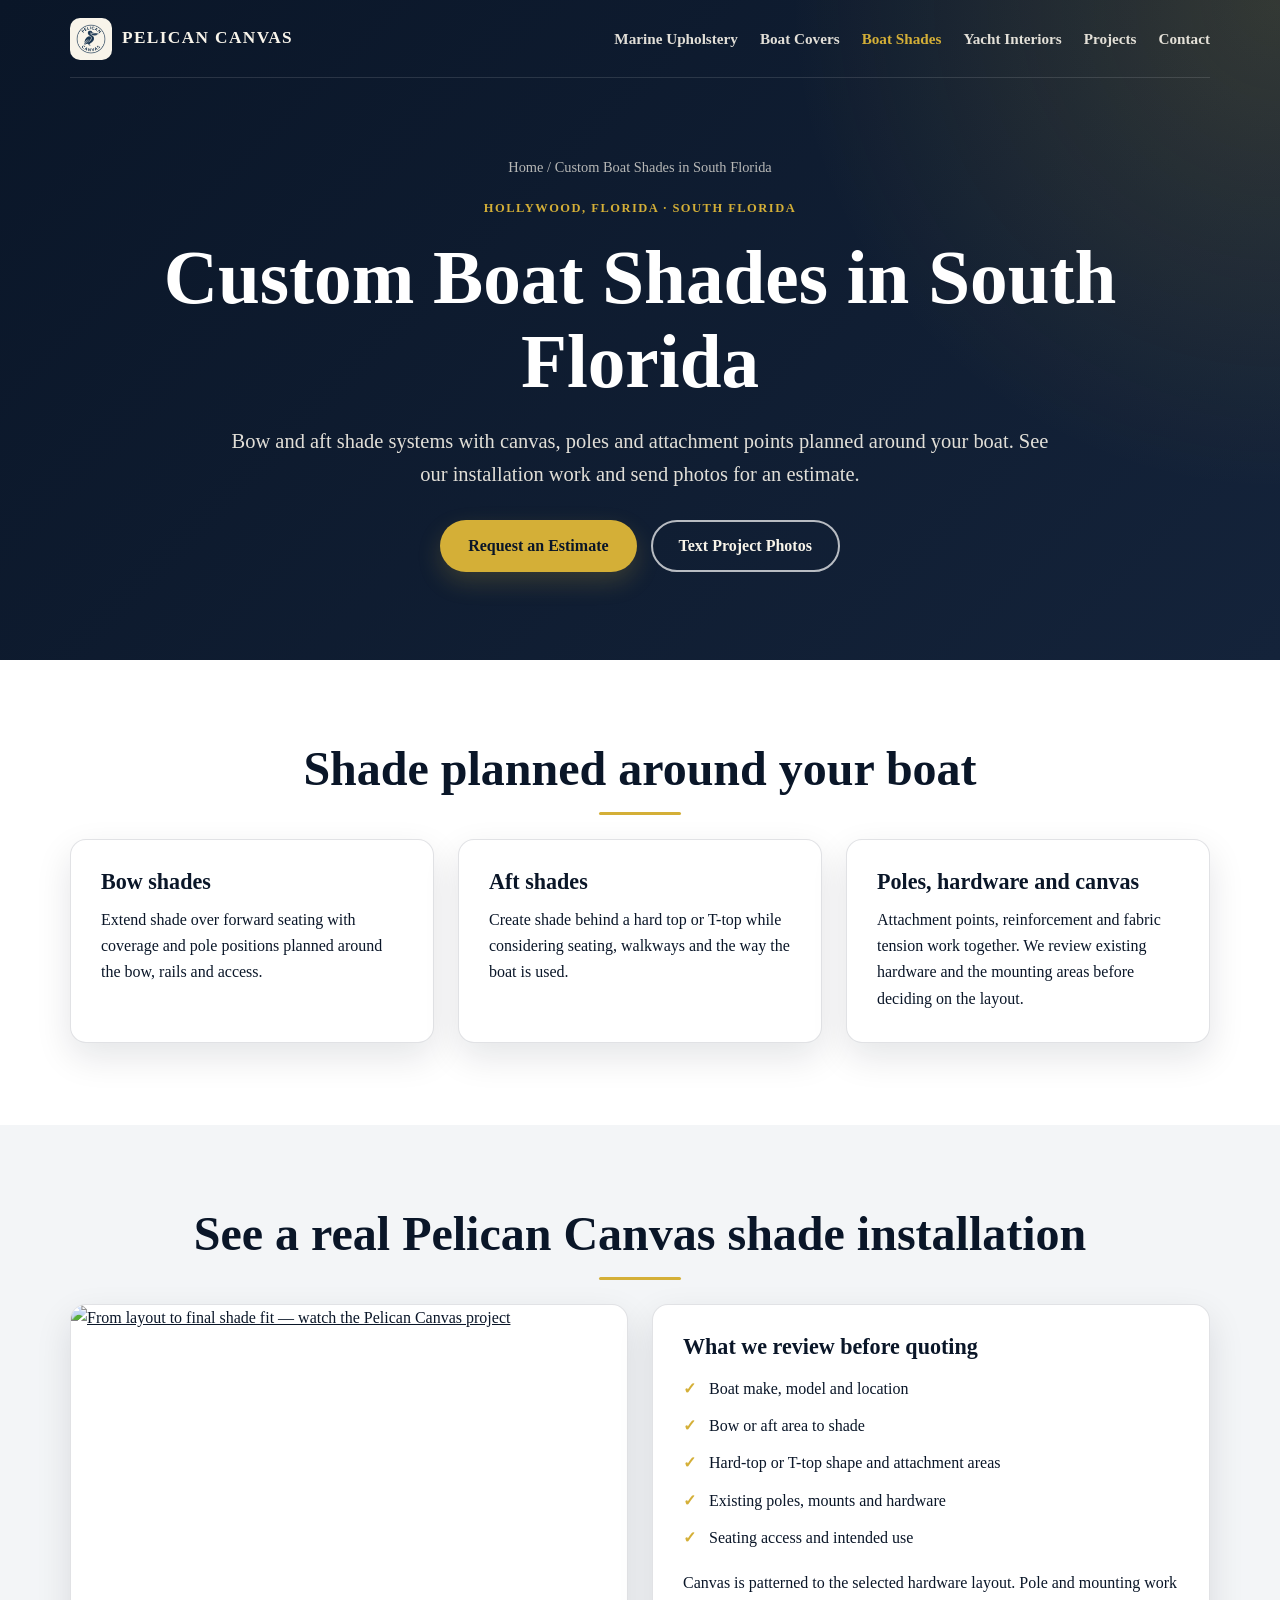
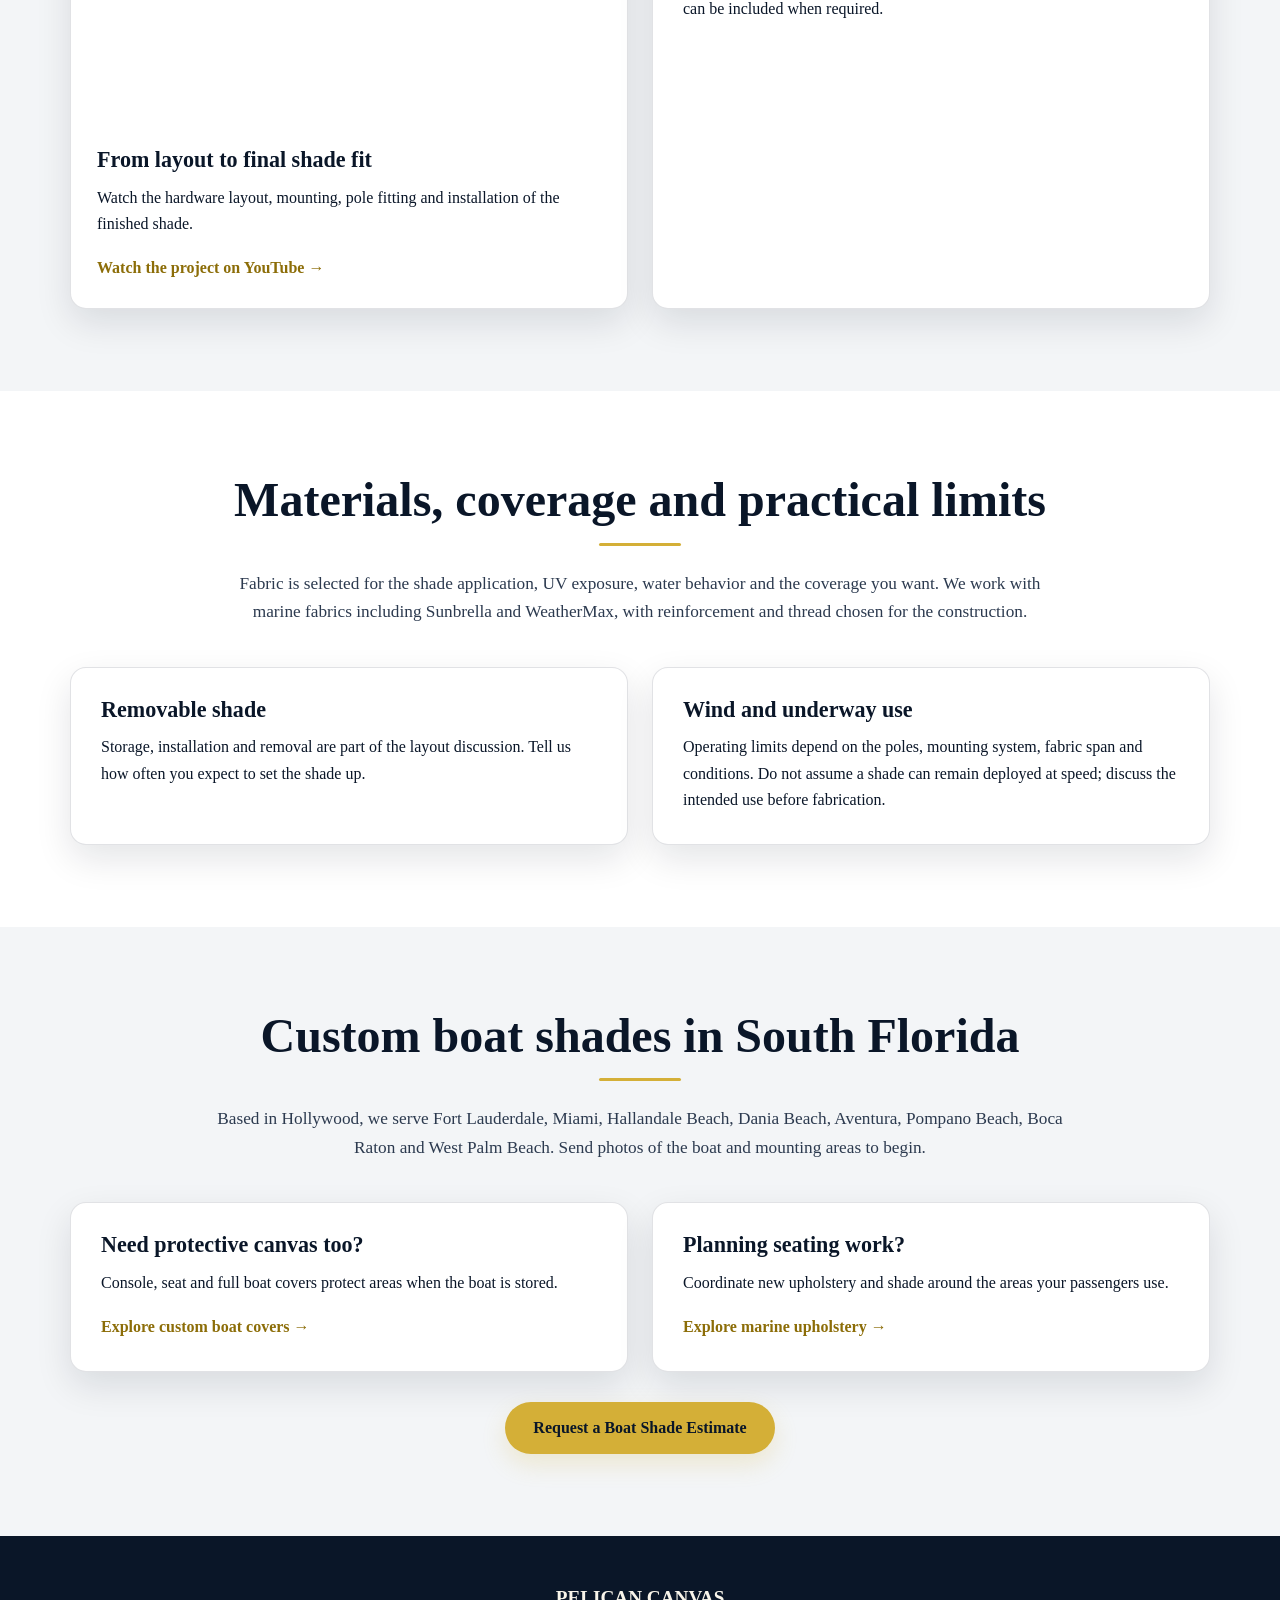
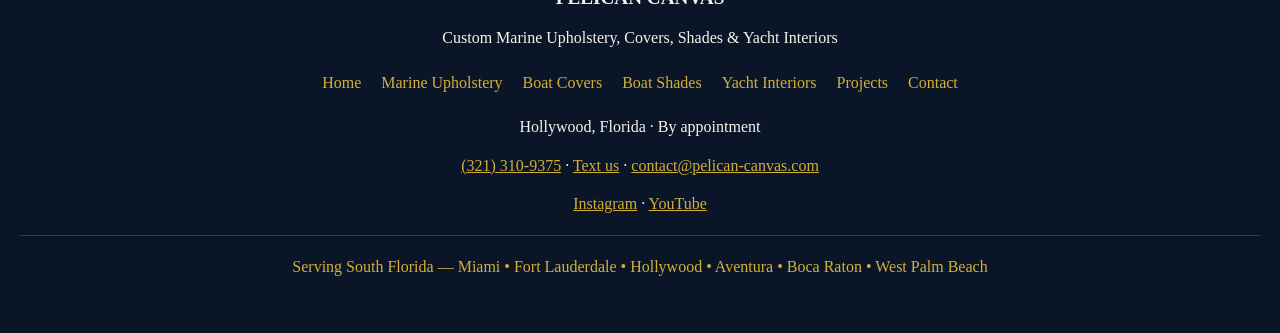
==== boat-shades/index.html @ db61bf1b "Improve marine enquiry flow, service SEO and boat shade visibility" ====
<!DOCTYPE html>
<html lang="en"><head><meta charset="UTF-8"><meta name="viewport" content="width=device-width, initial-scale=1.0">
  <!-- Google Analytics: contact clicks indicate intent, not completed enquiries. -->
  <script async src="https://www.googletagmanager.com/gtag/js?id=G-T6B7YYZK1E"></script>
  <script>
    window.dataLayer = window.dataLayer || [];
    function gtag(){dataLayer.push(arguments);}
    gtag('js', new Date());
    gtag('config', 'G-T6B7YYZK1E');
  </script>
  <script src="/site-contact.js?v=20261007" defer></script>
<title>Custom Boat Shades, South Florida | Pelican Canvas</title><meta name="description" content="Custom bow and aft boat shades in Hollywood, FL. Canvas, poles and hardware planned around your vessel. Serving Fort Lauderdale, Miami and South Florida."><meta name="robots" content="index,follow"><link rel="canonical" href="https://pelican-canvas.com/boat-shades/"><link rel="stylesheet" href="/site-pages.css?v=20261007"><link rel="icon" href="/IMG_9007.png" type="image/png"><meta property="og:type" content="website"><meta property="og:title" content="Custom Boat Shades, South Florida | Pelican Canvas"><meta property="og:description" content="Custom bow and aft boat shades in Hollywood, FL. Canvas, poles and hardware planned around your vessel. Serving Fort Lauderdale, Miami and South Florida."><meta property="og:url" content="https://pelican-canvas.com/boat-shades/"><meta property="og:image" content="https://pelican-canvas.com/IMG_1650.jpeg"><meta name="twitter:card" content="summary_large_image"><script type="application/ld+json">{"@context": "https://schema.org", "@graph": [{"@type": "Service", "name": "Custom Boat Shades in South Florida", "url": "https://pelican-canvas.com/boat-shades/", "description": "Custom bow and aft boat shades in Hollywood, FL. Canvas, poles and hardware planned around your vessel. Serving Fort Lauderdale, Miami and South Florida.", "provider": {"@id": "https://pelican-canvas.com/#business"}}, {"@type": "BreadcrumbList", "itemListElement": [{"@type": "ListItem", "position": 1, "name": "Home", "item": "https://pelican-canvas.com/"}, {"@type": "ListItem", "position": 2, "name": "Custom Boat Shades in South Florida", "item": "https://pelican-canvas.com/boat-shades/"}]}]}</script></head>
<body><a class="skip-link" href="#main-content">Skip to content</a><header class="site-header"><div class="container"><nav class="site-nav" aria-label="Primary navigation"><a class="nav-brand" href="/"><img src="/IMG_9007.png" alt="" width="1000" height="1000"><span>PELICAN CANVAS</span></a><div class="nav-links"><a href="/marine-upholstery/">Marine Upholstery</a><a href="/custom-boat-covers/">Boat Covers</a><a href="/boat-shades/" aria-current="page">Boat Shades</a><a href="/yacht-interiors/">Yacht Interiors</a><a href="/projects/">Projects</a><a href="/contact/">Contact</a></div></nav><div class="page-hero"><div class="breadcrumbs"><a href="/">Home</a> / Custom Boat Shades in South Florida</div><span class="eyebrow">Hollywood, Florida · South Florida</span><h1>Custom Boat Shades in South Florida</h1><p>Bow and aft shade systems with canvas, poles and attachment points planned around your boat. See our installation work and send photos for an estimate.</p><div class="button-row" style="margin-top:28px;"><a class="button button-primary" href="/contact/?service=boat-shades">Request an Estimate</a><a class="button button-secondary" href="sms:+13213109375">Text Project Photos</a></div></div></div></header><main id="main-content"><section class="section"><div class="container"><h2>Shade planned around your boat</h2><div class="divider"></div><div class="grid grid-3"><article class="card"><h3>Bow shades</h3><p>Extend shade over forward seating with coverage and pole positions planned around the bow, rails and access.</p></article><article class="card"><h3>Aft shades</h3><p>Create shade behind a hard top or T-top while considering seating, walkways and the way the boat is used.</p></article><article class="card"><h3>Poles, hardware and canvas</h3><p>Attachment points, reinforcement and fabric tension work together. We review existing hardware and the mounting areas before deciding on the layout.</p></article></div></div></section><section class="section section-alt"><div class="container"><h2>See a real Pelican Canvas shade installation</h2><div class="divider"></div><div class="grid grid-2"><article class="card media-card"><a href="https://www.youtube.com/watch?v=T86sFQ-tF2U" target="_blank" rel="noopener"><img src="https://i.ytimg.com/vi/T86sFQ-tF2U/hqdefault.jpg" width="480" height="360" loading="lazy" decoding="async" alt="From layout to final shade fit — watch the Pelican Canvas project"></a><div class="media-card-body"><h3>From layout to final shade fit</h3><p>Watch the hardware layout, mounting, pole fitting and installation of the finished shade.</p><a class="card-link" href="https://www.youtube.com/watch?v=T86sFQ-tF2U" target="_blank" rel="noopener">Watch the project on YouTube →</a></div></article><article class="card"><h3>What we review before quoting</h3><ul class="check-list"><li>Boat make, model and location</li><li>Bow or aft area to shade</li><li>Hard-top or T-top shape and attachment areas</li><li>Existing poles, mounts and hardware</li><li>Seating access and intended use</li></ul><p style="margin-top:18px;">Canvas is patterned to the selected hardware layout. Pole and mounting work can be included when required.</p></article></div></div></section><section class="section"><div class="container"><h2>Materials, coverage and practical limits</h2><div class="divider"></div><p class="section-intro">Fabric is selected for the shade application, UV exposure, water behavior and the coverage you want. We work with marine fabrics including Sunbrella and WeatherMax, with reinforcement and thread chosen for the construction.</p><div class="grid grid-2"><article class="card"><h3>Removable shade</h3><p>Storage, installation and removal are part of the layout discussion. Tell us how often you expect to set the shade up.</p></article><article class="card"><h3>Wind and underway use</h3><p>Operating limits depend on the poles, mounting system, fabric span and conditions. Do not assume a shade can remain deployed at speed; discuss the intended use before fabrication.</p></article></div></div></section><section class="section section-alt"><div class="container"><h2>Custom boat shades in South Florida</h2><div class="divider"></div><p class="section-intro">Based in Hollywood, we serve Fort Lauderdale, Miami, Hallandale Beach, Dania Beach, Aventura, Pompano Beach, Boca Raton and West Palm Beach. Send photos of the boat and mounting areas to begin.</p><div class="grid grid-2"><article class="card"><h3>Need protective canvas too?</h3><p>Console, seat and full boat covers protect areas when the boat is stored.</p><a class="card-link" href="/custom-boat-covers/">Explore custom boat covers →</a></article><article class="card"><h3>Planning seating work?</h3><p>Coordinate new upholstery and shade around the areas your passengers use.</p><a class="card-link" href="/marine-upholstery/">Explore marine upholstery →</a></article></div><div class="button-row" style="margin-top:30px;"><a class="button button-primary" href="/contact/?service=boat-shades">Request a Boat Shade Estimate</a></div></div></section></main><footer class="site-footer"><p style="font-size:1.2rem;font-weight:700;">PELICAN CANVAS</p><p>Custom Marine Upholstery, Covers, Shades &amp; Yacht Interiors</p><div class="footer-links"><a href="/">Home</a><a href="/marine-upholstery/">Marine Upholstery</a><a href="/custom-boat-covers/">Boat Covers</a><a href="/boat-shades/">Boat Shades</a><a href="/yacht-interiors/">Yacht Interiors</a><a href="/projects/">Projects</a><a href="/contact/">Contact</a></div><p>Hollywood, Florida · By appointment</p><p><a href="tel:+13213109375">(321) 310-9375</a> · <a href="sms:+13213109375">Text us</a> · <a href="mailto:contact@pelican-canvas.com">contact@pelican-canvas.com</a></p><p><a href="https://www.instagram.com/pelican.canvas/" target="_blank" rel="noopener">Instagram</a> · <a href="https://www.youtube.com/channel/UCkVa46DMnXWuH2gKthd9YZg" target="_blank" rel="noopener">YouTube</a></p><div class="service-line">Serving South Florida — Miami • Fort Lauderdale • Hollywood • Aventura • Boca Raton • West Palm Beach</div></footer><nav class="mobile-contact" aria-label="Quick contact"><a href="tel:+13213109375">Call</a><a href="sms:+13213109375">Text Photos</a><a href="/contact/">Request Estimate</a></nav></body></html>
---- site-pages.css ----
:root {
  --navy: #0a1628;
  --navy-2: #14233a;
  --gold: #d4af37;
  --cream: #f8f4ea;
  --white: #ffffff;
  --light: #f3f5f7;
  --muted: #667085;
  --border: rgba(10, 22, 40, 0.12);
  --shadow: 0 14px 36px rgba(10, 22, 40, 0.11);
  --radius: 16px;
  --max: 1180px;
}

* {
  box-sizing: border-box;
  margin: 0;
  padding: 0;
}

html {
  scroll-behavior: smooth;
}

body {
  background: var(--white);
  color: var(--navy);
  font-family: Georgia, "Times New Roman", serif;
  line-height: 1.65;
}

img {
  display: block;
  height: auto;
  max-width: 100%;
}

a {
  color: inherit;
}

.container {
  margin: 0 auto;
  max-width: var(--max);
  padding: 0 20px;
}

.site-header {
  background:
    radial-gradient(circle at top right, rgba(212, 175, 55, 0.18), transparent 34%),
    linear-gradient(135deg, var(--navy), var(--navy-2));
  color: var(--cream);
}

.site-nav {
  align-items: center;
  border-bottom: 1px solid rgba(255, 255, 255, 0.12);
  display: flex;
  gap: 28px;
  justify-content: space-between;
  min-height: 78px;
}

.nav-brand {
  align-items: center;
  display: inline-flex;
  font-size: 1.08rem;
  font-weight: 700;
  gap: 10px;
  letter-spacing: 0.08em;
  text-decoration: none;
}

.nav-brand img {
  background: var(--cream);
  border-radius: 10px;
  height: 42px;
  padding: 5px;
  width: 42px;
}

.nav-links {
  align-items: center;
  display: flex;
  flex-wrap: wrap;
  gap: 22px;
}

.nav-links a {
  color: rgba(248, 244, 234, 0.9);
  font-size: 0.95rem;
  font-weight: 700;
  text-decoration: none;
}

.nav-links a:hover,
.nav-links a[aria-current="page"] {
  color: var(--gold);
}

.page-hero {
  padding: 78px 0 88px;
  text-align: center;
}

.eyebrow {
  color: var(--gold);
  display: inline-block;
  font-size: 0.78rem;
  font-weight: 700;
  letter-spacing: 0.12em;
  text-transform: uppercase;
}

h1,
h2,
h3 {
  color: var(--navy);
  line-height: 1.12;
}

.page-hero h1 {
  color: var(--white);
  font-size: clamp(2.6rem, 6vw, 4.7rem);
  margin: 16px auto 20px;
  max-width: 980px;
}

.page-hero p {
  color: rgba(248, 244, 234, 0.9);
  font-size: clamp(1.08rem, 2vw, 1.28rem);
  margin: 0 auto;
  max-width: 820px;
}

.breadcrumbs {
  color: rgba(248, 244, 234, 0.72);
  font-size: 0.9rem;
  margin-bottom: 14px;
}

.breadcrumbs a {
  text-decoration: none;
}

.breadcrumbs a:hover {
  color: var(--gold);
}

.section {
  padding: 82px 0;
}

.section-alt {
  background: var(--light);
}

.section h2 {
  font-size: clamp(2rem, 4vw, 3rem);
  margin-bottom: 16px;
  text-align: center;
}

.section-intro {
  color: #2c3a4f;
  font-size: 1.08rem;
  margin: 0 auto 40px;
  max-width: 850px;
  text-align: center;
}

.divider {
  background: var(--gold);
  border-radius: 999px;
  height: 3px;
  margin: 0 auto 24px;
  width: 82px;
}

.grid {
  display: grid;
  gap: 24px;
}

.grid-2 {
  grid-template-columns: repeat(2, minmax(0, 1fr));
}

.grid-3 {
  grid-template-columns: repeat(3, minmax(0, 1fr));
}

.card {
  background: var(--white);
  border: 1px solid var(--border);
  border-radius: var(--radius);
  box-shadow: var(--shadow);
  padding: 30px;
}

.card h3 {
  font-size: 1.38rem;
  margin-bottom: 12px;
}

.card p + p {
  margin-top: 14px;
}

.check-list {
  display: grid;
  gap: 11px;
  list-style: none;
  margin-top: 16px;
}

.check-list li {
  padding-left: 26px;
  position: relative;
}

.check-list li::before {
  color: var(--gold);
  content: "✓";
  font-weight: 700;
  left: 0;
  position: absolute;
}

.media-card {
  overflow: hidden;
  padding: 0;
}

.media-card img {
  aspect-ratio: 4 / 3;
  object-fit: cover;
  width: 100%;
}

.media-card-body {
  padding: 26px;
}

.card-link {
  color: #8c6d08;
  display: inline-block;
  font-weight: 700;
  margin-top: 18px;
  text-decoration: none;
}

.card-link:hover {
  text-decoration: underline;
}

.feature-photo {
  border-radius: var(--radius);
  box-shadow: var(--shadow);
  max-height: 680px;
  object-fit: cover;
  width: 100%;
}

.content-split {
  align-items: center;
  display: grid;
  gap: 42px;
  grid-template-columns: 1.05fr 0.95fr;
}

.content-copy h2 {
  margin-bottom: 18px;
  text-align: left;
}

.content-copy p + p {
  margin-top: 14px;
}

.material-band {
  background: linear-gradient(135deg, var(--navy), var(--navy-2));
  border-radius: 20px;
  color: var(--cream);
  padding: 42px;
}

.material-band h2,
.material-band h3 {
  color: var(--white);
  text-align: left;
}

.material-band .check-list li::before {
  color: var(--gold);
}

.steps {
  counter-reset: step;
}

.step {
  min-height: 100%;
}

.step-number {
  align-items: center;
  background: var(--gold);
  border-radius: 50%;
  color: var(--navy);
  display: inline-flex;
  font-size: 1.25rem;
  font-weight: 700;
  height: 52px;
  justify-content: center;
  margin-bottom: 16px;
  width: 52px;
}

.cta {
  background: linear-gradient(135deg, var(--navy), var(--navy-2));
  border-radius: 20px;
  box-shadow: var(--shadow);
  color: var(--cream);
  padding: 54px 30px;
  text-align: center;
}

.cta h2 {
  color: var(--white);
}

.cta p {
  color: rgba(248, 244, 234, 0.88);
  margin: 0 auto 24px;
  max-width: 760px;
}

.button-row {
  display: flex;
  flex-wrap: wrap;
  gap: 14px;
  justify-content: center;
}

.button {
  align-items: center;
  border: 2px solid transparent;
  border-radius: 999px;
  display: inline-flex;
  font-weight: 700;
  justify-content: center;
  min-height: 52px;
  padding: 0 26px;
  text-decoration: none;
  transition: transform 0.2s ease, box-shadow 0.2s ease;
}

.button:hover {
  transform: translateY(-2px);
}

.button-primary {
  background: var(--gold);
  color: var(--navy);
  box-shadow: 0 10px 24px rgba(212, 175, 55, 0.2);
}

.button-secondary {
  border-color: rgba(255, 255, 255, 0.7);
  color: var(--cream);
}

.faq-list {
  display: grid;
  gap: 18px;
}

.faq-item {
  border-bottom: 1px solid var(--border);
  padding-bottom: 18px;
}

.faq-item:last-child {
  border-bottom: 0;
  padding-bottom: 0;
}

.faq-item h3 {
  font-size: 1.18rem;
  margin-bottom: 6px;
}

.site-footer {
  background: var(--navy);
  color: var(--cream);
  padding: 46px 20px 52px;
  text-align: center;
}

.footer-links {
  display: flex;
  flex-wrap: wrap;
  gap: 10px 20px;
  justify-content: center;
  margin: 18px 0;
}

.footer-links a {
  color: var(--gold);
  text-decoration: none;
}

.footer-links a:hover {
  text-decoration: underline;
}

.service-line {
  border-top: 1px solid rgba(212, 175, 55, 0.25);
  color: var(--gold);
  margin-top: 18px;
  padding-top: 18px;
}

@media (max-width: 900px) {
  .content-split,
  .grid-2,
  .grid-3 {
    grid-template-columns: 1fr;
  }

  .site-nav {
    align-items: flex-start;
    flex-direction: column;
    gap: 14px;
    padding: 16px 0;
  }

  .nav-links {
    gap: 10px 18px;
  }
}

@media (max-width: 640px) {
  .container {
    padding: 0 16px;
  }

  .page-hero {
    padding: 60px 0 68px;
  }

  .section {
    padding: 64px 0;
  }

  .card,
  .material-band {
    padding: 24px;
  }

  .button-row {
    flex-direction: column;
  }

  .button {
    width: 100%;
  }
}

.skip-link { position: absolute; left: 16px; top: -80px; z-index: 10; padding: 12px 18px; background: var(--cream); color: var(--navy); }
.skip-link:focus { top: 12px; }
a:focus-visible, button:focus-visible, input:focus-visible, select:focus-visible, textarea:focus-visible { outline: 3px solid #84630b; outline-offset: 4px; }
.site-header a:focus-visible, .home-header a:focus-visible, .site-footer a:focus-visible { outline-color: var(--gold); }
.review { margin: 0; }
.review blockquote { color: var(--navy); font-size: 1.04rem; line-height: 1.55; }
.review figcaption { color: #40516a; font-size: .85rem; margin-top: 14px; }
.review-source { margin-top: 22px; text-align: center; }
.review-source a { color: #745705; font-weight: 700; }
.button-outline { border-color: var(--navy); color: var(--navy); background: transparent; }
button.button { font: inherit; font-weight: 700; cursor: pointer; }
.contact-options { display: flex; flex-wrap: wrap; gap: 12px; margin-top: 22px; }
.request-form { max-width: 860px; margin: 0 auto; }
.form-grid { display: grid; grid-template-columns: repeat(2, minmax(0, 1fr)); gap: 22px; }
.form-grid label { display: block; font-weight: 700; color: var(--navy); }
.form-grid input, .form-grid select, .form-grid textarea { display: block; width: 100%; min-height: 48px; border: 1px solid #7a8697; border-radius: 8px; background: white; color: var(--navy); padding: 12px; margin-top: 8px; font: inherit; font-weight: 400; }
.form-grid textarea { resize: vertical; }
.form-wide { grid-column: 1 / -1; }
.form-note { margin-top: 18px; color: #40516a; font-size: .92rem; }
.mobile-contact { display: none; }
.site-footer p + p { margin-top: 12px; }
.site-footer p a { color: var(--gold); }
@media (max-width: 640px) {
  body { padding-bottom: calc(64px + env(safe-area-inset-bottom)); }
  .form-grid { grid-template-columns: 1fr; }
  .contact-options .button { width: 100%; }
  .mobile-contact { display: grid; grid-template-columns: 1fr 1fr 1.5fr; position: fixed; bottom: 0; left: 0; width: 100%; padding: 8px 10px calc(8px + env(safe-area-inset-bottom)); gap: 8px; z-index: 20; background: var(--navy); box-shadow: 0 -3px 18px rgba(0,0,0,.18); }
  .mobile-contact a { display: flex; align-items: center; justify-content: center; min-height: 48px; border: 1px solid var(--gold); border-radius: 8px; color: var(--cream); text-decoration: none; font-weight: 700; font-size: .82rem; }
  .mobile-contact a:last-child { color: var(--navy); background: var(--gold); }
}
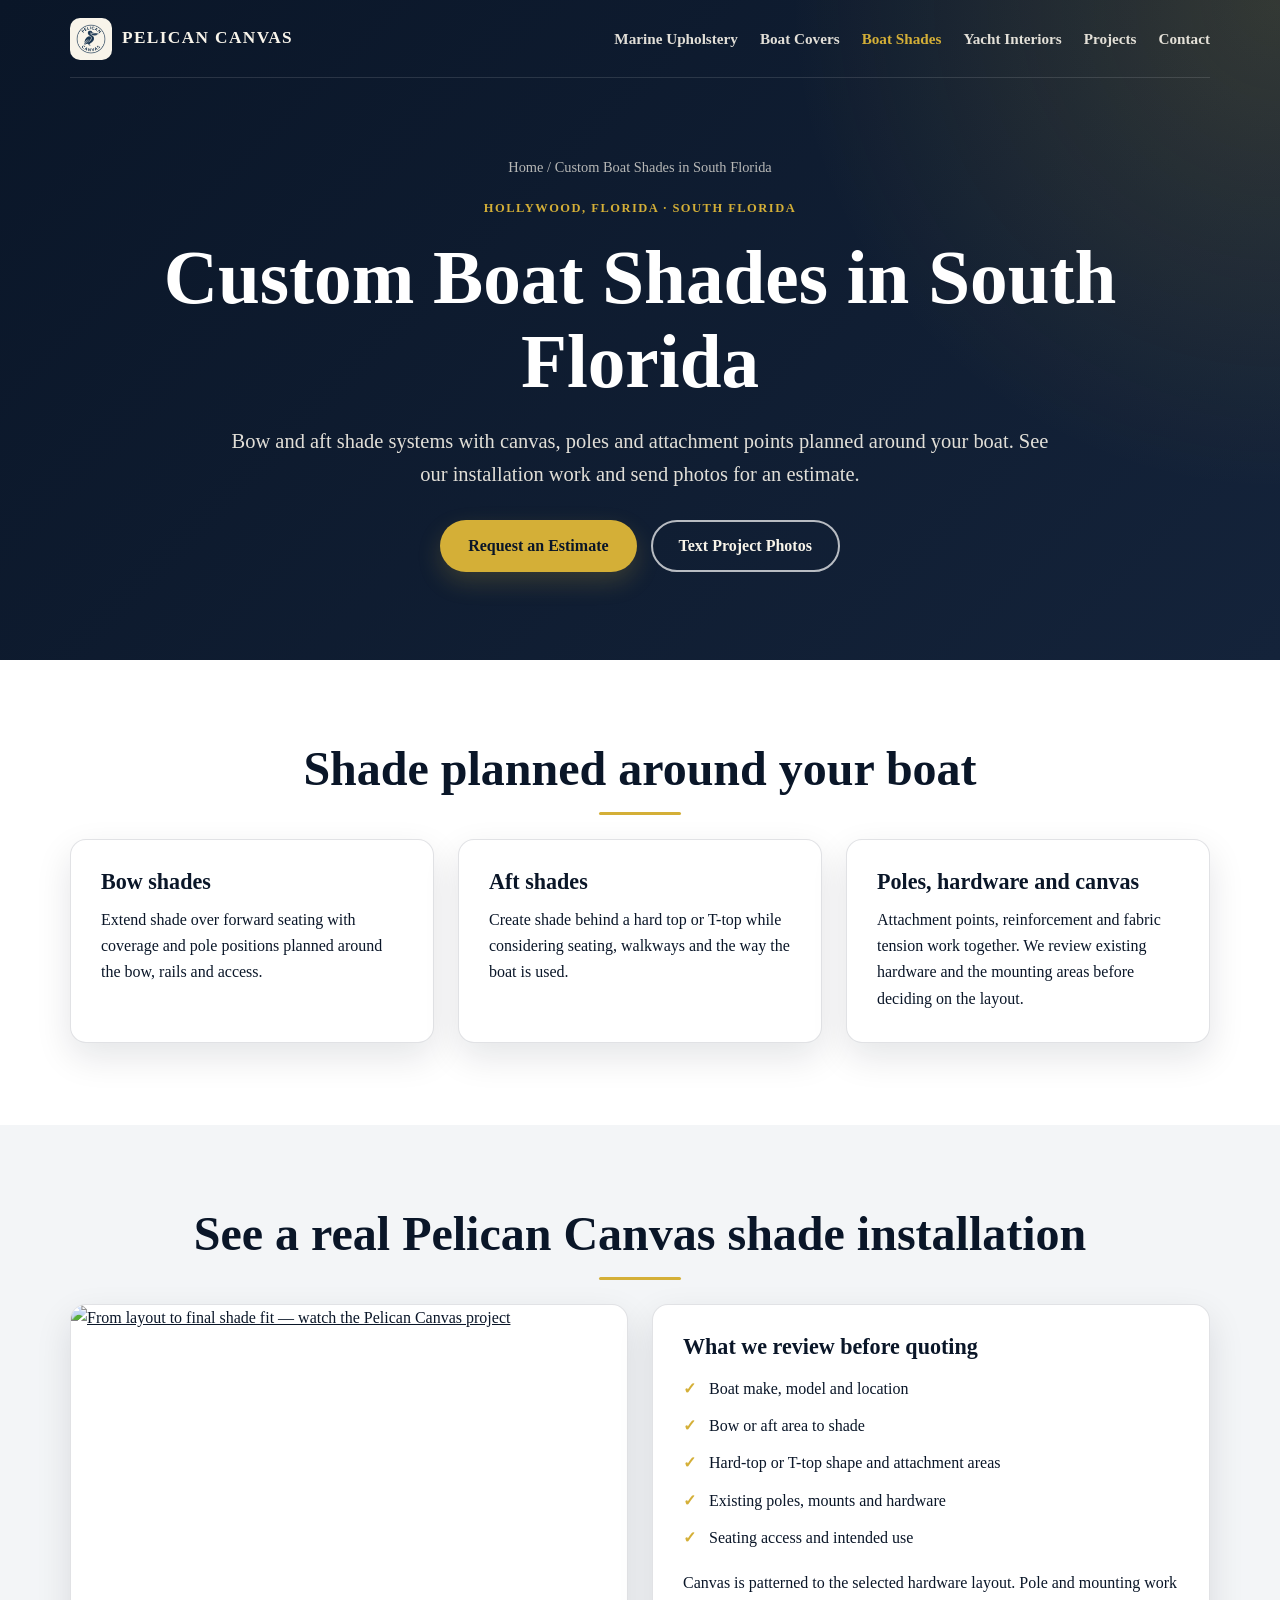
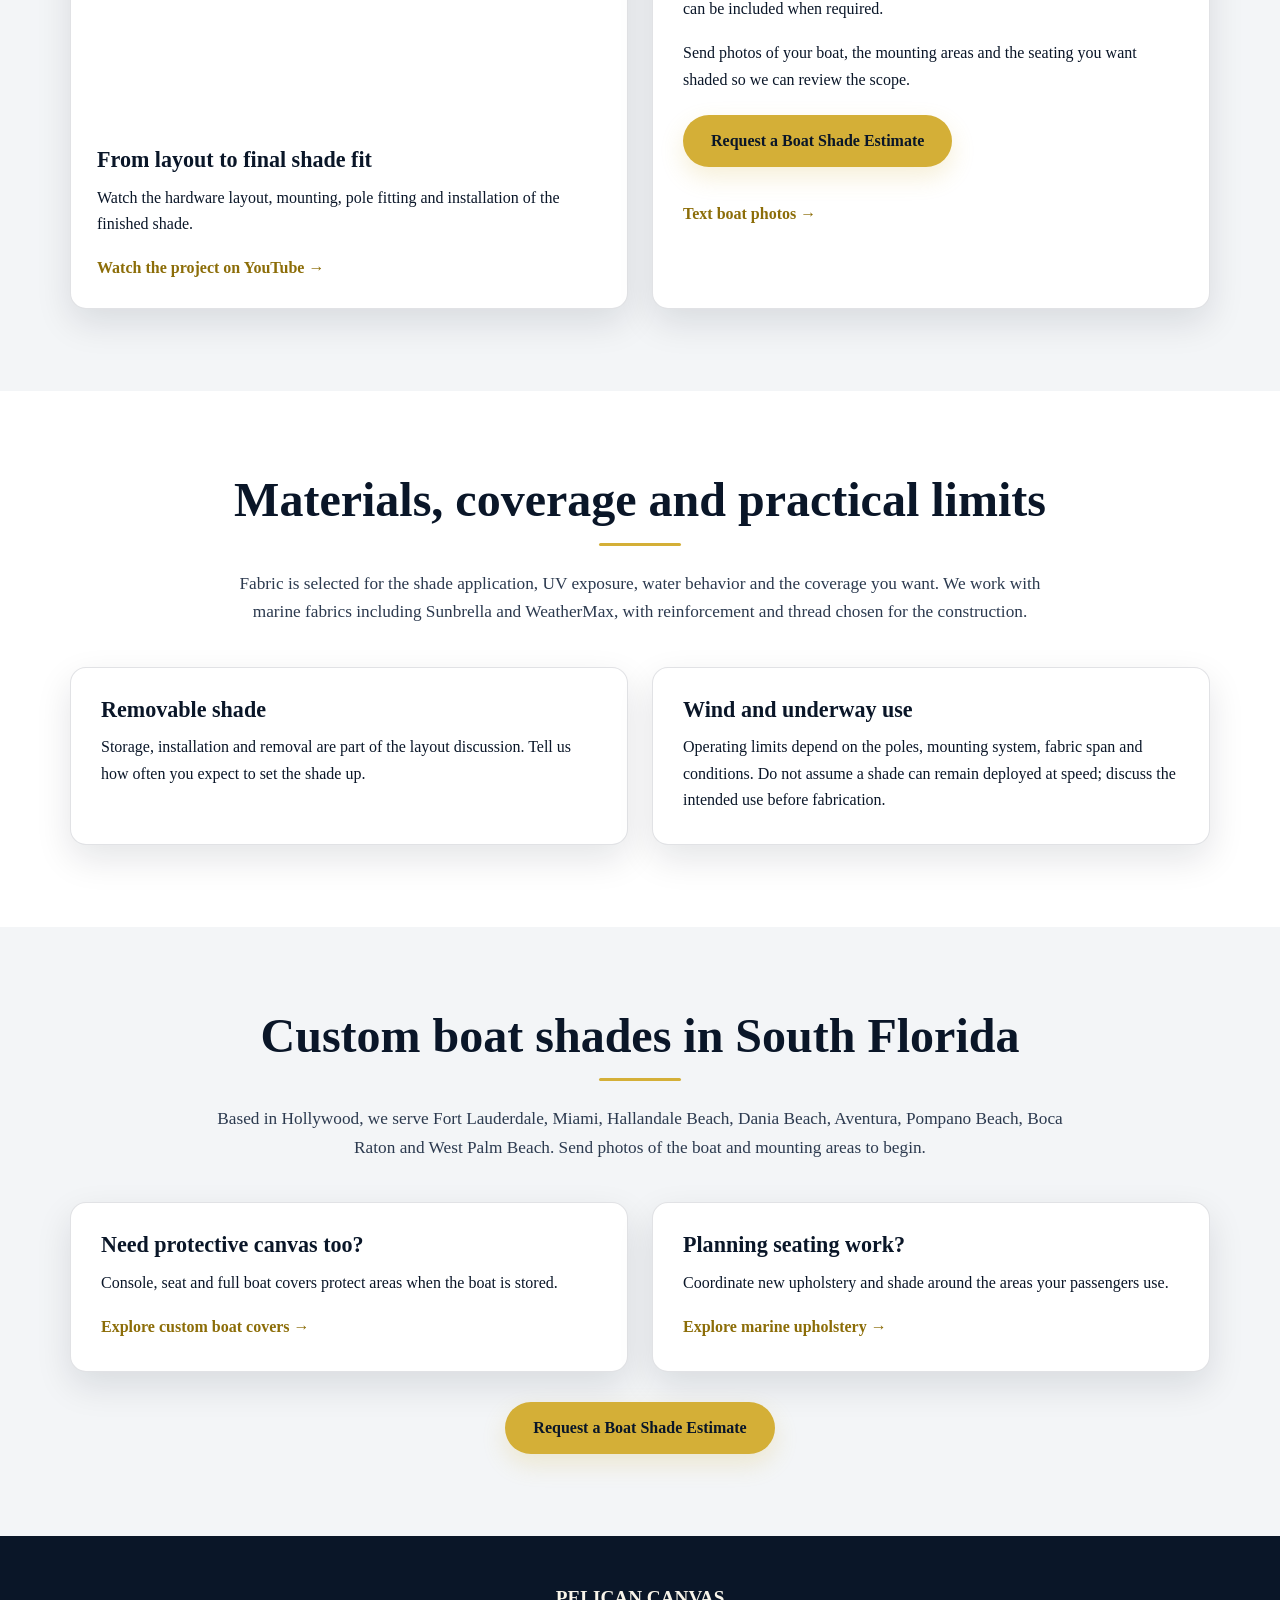
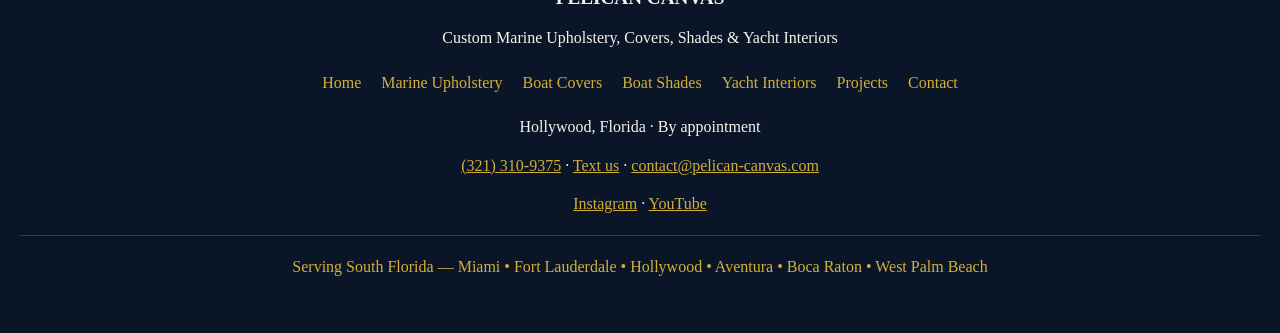
==== commit 21951615: "Add shade estimate and photo enquiry links beside installation proof" ====
--- a/boat-shades/index.html
+++ b/boat-shades/index.html
@@ -10,4 +10,4 @@
   </script>
   <script src="/site-contact.js?v=20261007" defer></script>
 <title>Custom Boat Shades, South Florida | Pelican Canvas</title><meta name="description" content="Custom bow and aft boat shades in Hollywood, FL. Canvas, poles and hardware planned around your vessel. Serving Fort Lauderdale, Miami and South Florida."><meta name="robots" content="index,follow"><link rel="canonical" href="https://pelican-canvas.com/boat-shades/"><link rel="stylesheet" href="/site-pages.css?v=20261007"><link rel="icon" href="/IMG_9007.png" type="image/png"><meta property="og:type" content="website"><meta property="og:title" content="Custom Boat Shades, South Florida | Pelican Canvas"><meta property="og:description" content="Custom bow and aft boat shades in Hollywood, FL. Canvas, poles and hardware planned around your vessel. Serving Fort Lauderdale, Miami and South Florida."><meta property="og:url" content="https://pelican-canvas.com/boat-shades/"><meta property="og:image" content="https://pelican-canvas.com/IMG_1650.jpeg"><meta name="twitter:card" content="summary_large_image"><script type="application/ld+json">{"@context": "https://schema.org", "@graph": [{"@type": "Service", "name": "Custom Boat Shades in South Florida", "url": "https://pelican-canvas.com/boat-shades/", "description": "Custom bow and aft boat shades in Hollywood, FL. Canvas, poles and hardware planned around your vessel. Serving Fort Lauderdale, Miami and South Florida.", "provider": {"@id": "https://pelican-canvas.com/#business"}}, {"@type": "BreadcrumbList", "itemListElement": [{"@type": "ListItem", "position": 1, "name": "Home", "item": "https://pelican-canvas.com/"}, {"@type": "ListItem", "position": 2, "name": "Custom Boat Shades in South Florida", "item": "https://pelican-canvas.com/boat-shades/"}]}]}</script></head>
-<body><a class="skip-link" href="#main-content">Skip to content</a><header class="site-header"><div class="container"><nav class="site-nav" aria-label="Primary navigation"><a class="nav-brand" href="/"><img src="/IMG_9007.png" alt="" width="1000" height="1000"><span>PELICAN CANVAS</span></a><div class="nav-links"><a href="/marine-upholstery/">Marine Upholstery</a><a href="/custom-boat-covers/">Boat Covers</a><a href="/boat-shades/" aria-current="page">Boat Shades</a><a href="/yacht-interiors/">Yacht Interiors</a><a href="/projects/">Projects</a><a href="/contact/">Contact</a></div></nav><div class="page-hero"><div class="breadcrumbs"><a href="/">Home</a> / Custom Boat Shades in South Florida</div><span class="eyebrow">Hollywood, Florida · South Florida</span><h1>Custom Boat Shades in South Florida</h1><p>Bow and aft shade systems with canvas, poles and attachment points planned around your boat. See our installation work and send photos for an estimate.</p><div class="button-row" style="margin-top:28px;"><a class="button button-primary" href="/contact/?service=boat-shades">Request an Estimate</a><a class="button button-secondary" href="sms:+13213109375">Text Project Photos</a></div></div></div></header><main id="main-content"><section class="section"><div class="container"><h2>Shade planned around your boat</h2><div class="divider"></div><div class="grid grid-3"><article class="card"><h3>Bow shades</h3><p>Extend shade over forward seating with coverage and pole positions planned around the bow, rails and access.</p></article><article class="card"><h3>Aft shades</h3><p>Create shade behind a hard top or T-top while considering seating, walkways and the way the boat is used.</p></article><article class="card"><h3>Poles, hardware and canvas</h3><p>Attachment points, reinforcement and fabric tension work together. We review existing hardware and the mounting areas before deciding on the layout.</p></article></div></div></section><section class="section section-alt"><div class="container"><h2>See a real Pelican Canvas shade installation</h2><div class="divider"></div><div class="grid grid-2"><article class="card media-card"><a href="https://www.youtube.com/watch?v=T86sFQ-tF2U" target="_blank" rel="noopener"><img src="https://i.ytimg.com/vi/T86sFQ-tF2U/hqdefault.jpg" width="480" height="360" loading="lazy" decoding="async" alt="From layout to final shade fit — watch the Pelican Canvas project"></a><div class="media-card-body"><h3>From layout to final shade fit</h3><p>Watch the hardware layout, mounting, pole fitting and installation of the finished shade.</p><a class="card-link" href="https://www.youtube.com/watch?v=T86sFQ-tF2U" target="_blank" rel="noopener">Watch the project on YouTube →</a></div></article><article class="card"><h3>What we review before quoting</h3><ul class="check-list"><li>Boat make, model and location</li><li>Bow or aft area to shade</li><li>Hard-top or T-top shape and attachment areas</li><li>Existing poles, mounts and hardware</li><li>Seating access and intended use</li></ul><p style="margin-top:18px;">Canvas is patterned to the selected hardware layout. Pole and mounting work can be included when required.</p></article></div></div></section><section class="section"><div class="container"><h2>Materials, coverage and practical limits</h2><div class="divider"></div><p class="section-intro">Fabric is selected for the shade application, UV exposure, water behavior and the coverage you want. We work with marine fabrics including Sunbrella and WeatherMax, with reinforcement and thread chosen for the construction.</p><div class="grid grid-2"><article class="card"><h3>Removable shade</h3><p>Storage, installation and removal are part of the layout discussion. Tell us how often you expect to set the shade up.</p></article><article class="card"><h3>Wind and underway use</h3><p>Operating limits depend on the poles, mounting system, fabric span and conditions. Do not assume a shade can remain deployed at speed; discuss the intended use before fabrication.</p></article></div></div></section><section class="section section-alt"><div class="container"><h2>Custom boat shades in South Florida</h2><div class="divider"></div><p class="section-intro">Based in Hollywood, we serve Fort Lauderdale, Miami, Hallandale Beach, Dania Beach, Aventura, Pompano Beach, Boca Raton and West Palm Beach. Send photos of the boat and mounting areas to begin.</p><div class="grid grid-2"><article class="card"><h3>Need protective canvas too?</h3><p>Console, seat and full boat covers protect areas when the boat is stored.</p><a class="card-link" href="/custom-boat-covers/">Explore custom boat covers →</a></article><article class="card"><h3>Planning seating work?</h3><p>Coordinate new upholstery and shade around the areas your passengers use.</p><a class="card-link" href="/marine-upholstery/">Explore marine upholstery →</a></article></div><div class="button-row" style="margin-top:30px;"><a class="button button-primary" href="/contact/?service=boat-shades">Request a Boat Shade Estimate</a></div></div></section></main><footer class="site-footer"><p style="font-size:1.2rem;font-weight:700;">PELICAN CANVAS</p><p>Custom Marine Upholstery, Covers, Shades &amp; Yacht Interiors</p><div class="footer-links"><a href="/">Home</a><a href="/marine-upholstery/">Marine Upholstery</a><a href="/custom-boat-covers/">Boat Covers</a><a href="/boat-shades/">Boat Shades</a><a href="/yacht-interiors/">Yacht Interiors</a><a href="/projects/">Projects</a><a href="/contact/">Contact</a></div><p>Hollywood, Florida · By appointment</p><p><a href="tel:+13213109375">(321) 310-9375</a> · <a href="sms:+13213109375">Text us</a> · <a href="mailto:contact@pelican-canvas.com">contact@pelican-canvas.com</a></p><p><a href="https://www.instagram.com/pelican.canvas/" target="_blank" rel="noopener">Instagram</a> · <a href="https://www.youtube.com/channel/UCkVa46DMnXWuH2gKthd9YZg" target="_blank" rel="noopener">YouTube</a></p><div class="service-line">Serving South Florida — Miami • Fort Lauderdale • Hollywood • Aventura • Boca Raton • West Palm Beach</div></footer><nav class="mobile-contact" aria-label="Quick contact"><a href="tel:+13213109375">Call</a><a href="sms:+13213109375">Text Photos</a><a href="/contact/">Request Estimate</a></nav></body></html>+<body><a class="skip-link" href="#main-content">Skip to content</a><header class="site-header"><div class="container"><nav class="site-nav" aria-label="Primary navigation"><a class="nav-brand" href="/"><img src="/IMG_9007.png" alt="" width="1000" height="1000"><span>PELICAN CANVAS</span></a><div class="nav-links"><a href="/marine-upholstery/">Marine Upholstery</a><a href="/custom-boat-covers/">Boat Covers</a><a href="/boat-shades/" aria-current="page">Boat Shades</a><a href="/yacht-interiors/">Yacht Interiors</a><a href="/projects/">Projects</a><a href="/contact/">Contact</a></div></nav><div class="page-hero"><div class="breadcrumbs"><a href="/">Home</a> / Custom Boat Shades in South Florida</div><span class="eyebrow">Hollywood, Florida · South Florida</span><h1>Custom Boat Shades in South Florida</h1><p>Bow and aft shade systems with canvas, poles and attachment points planned around your boat. See our installation work and send photos for an estimate.</p><div class="button-row" style="margin-top:28px;"><a class="button button-primary" href="/contact/?service=boat-shades">Request an Estimate</a><a class="button button-secondary" href="sms:+13213109375">Text Project Photos</a></div></div></div></header><main id="main-content"><section class="section"><div class="container"><h2>Shade planned around your boat</h2><div class="divider"></div><div class="grid grid-3"><article class="card"><h3>Bow shades</h3><p>Extend shade over forward seating with coverage and pole positions planned around the bow, rails and access.</p></article><article class="card"><h3>Aft shades</h3><p>Create shade behind a hard top or T-top while considering seating, walkways and the way the boat is used.</p></article><article class="card"><h3>Poles, hardware and canvas</h3><p>Attachment points, reinforcement and fabric tension work together. We review existing hardware and the mounting areas before deciding on the layout.</p></article></div></div></section><section class="section section-alt"><div class="container"><h2>See a real Pelican Canvas shade installation</h2><div class="divider"></div><div class="grid grid-2"><article class="card media-card"><a href="https://www.youtube.com/watch?v=T86sFQ-tF2U" target="_blank" rel="noopener"><img src="https://i.ytimg.com/vi/T86sFQ-tF2U/hqdefault.jpg" width="480" height="360" loading="lazy" decoding="async" alt="From layout to final shade fit — watch the Pelican Canvas project"></a><div class="media-card-body"><h3>From layout to final shade fit</h3><p>Watch the hardware layout, mounting, pole fitting and installation of the finished shade.</p><a class="card-link" href="https://www.youtube.com/watch?v=T86sFQ-tF2U" target="_blank" rel="noopener">Watch the project on YouTube →</a></div></article><article class="card"><h3>What we review before quoting</h3><ul class="check-list"><li>Boat make, model and location</li><li>Bow or aft area to shade</li><li>Hard-top or T-top shape and attachment areas</li><li>Existing poles, mounts and hardware</li><li>Seating access and intended use</li></ul><p style="margin-top:18px;">Canvas is patterned to the selected hardware layout. Pole and mounting work can be included when required.</p><p style="margin-top:18px;">Send photos of your boat, the mounting areas and the seating you want shaded so we can review the scope.</p><div class="button-row" style="margin-top:22px;justify-content:flex-start;"><a class="button button-primary" href="/contact/?service=boat-shades">Request a Boat Shade Estimate</a></div><p style="margin-top:16px;"><a class="card-link" href="sms:+13213109375">Text boat photos →</a></p></article></div></div></section><section class="section"><div class="container"><h2>Materials, coverage and practical limits</h2><div class="divider"></div><p class="section-intro">Fabric is selected for the shade application, UV exposure, water behavior and the coverage you want. We work with marine fabrics including Sunbrella and WeatherMax, with reinforcement and thread chosen for the construction.</p><div class="grid grid-2"><article class="card"><h3>Removable shade</h3><p>Storage, installation and removal are part of the layout discussion. Tell us how often you expect to set the shade up.</p></article><article class="card"><h3>Wind and underway use</h3><p>Operating limits depend on the poles, mounting system, fabric span and conditions. Do not assume a shade can remain deployed at speed; discuss the intended use before fabrication.</p></article></div></div></section><section class="section section-alt"><div class="container"><h2>Custom boat shades in South Florida</h2><div class="divider"></div><p class="section-intro">Based in Hollywood, we serve Fort Lauderdale, Miami, Hallandale Beach, Dania Beach, Aventura, Pompano Beach, Boca Raton and West Palm Beach. Send photos of the boat and mounting areas to begin.</p><div class="grid grid-2"><article class="card"><h3>Need protective canvas too?</h3><p>Console, seat and full boat covers protect areas when the boat is stored.</p><a class="card-link" href="/custom-boat-covers/">Explore custom boat covers →</a></article><article class="card"><h3>Planning seating work?</h3><p>Coordinate new upholstery and shade around the areas your passengers use.</p><a class="card-link" href="/marine-upholstery/">Explore marine upholstery →</a></article></div><div class="button-row" style="margin-top:30px;"><a class="button button-primary" href="/contact/?service=boat-shades">Request a Boat Shade Estimate</a></div></div></section></main><footer class="site-footer"><p style="font-size:1.2rem;font-weight:700;">PELICAN CANVAS</p><p>Custom Marine Upholstery, Covers, Shades &amp; Yacht Interiors</p><div class="footer-links"><a href="/">Home</a><a href="/marine-upholstery/">Marine Upholstery</a><a href="/custom-boat-covers/">Boat Covers</a><a href="/boat-shades/">Boat Shades</a><a href="/yacht-interiors/">Yacht Interiors</a><a href="/projects/">Projects</a><a href="/contact/">Contact</a></div><p>Hollywood, Florida · By appointment</p><p><a href="tel:+13213109375">(321) 310-9375</a> · <a href="sms:+13213109375">Text us</a> · <a href="mailto:contact@pelican-canvas.com">contact@pelican-canvas.com</a></p><p><a href="https://www.instagram.com/pelican.canvas/" target="_blank" rel="noopener">Instagram</a> · <a href="https://www.youtube.com/channel/UCkVa46DMnXWuH2gKthd9YZg" target="_blank" rel="noopener">YouTube</a></p><div class="service-line">Serving South Florida — Miami • Fort Lauderdale • Hollywood • Aventura • Boca Raton • West Palm Beach</div></footer><nav class="mobile-contact" aria-label="Quick contact"><a href="tel:+13213109375">Call</a><a href="sms:+13213109375">Text Photos</a><a href="/contact/">Request Estimate</a></nav></body></html>
